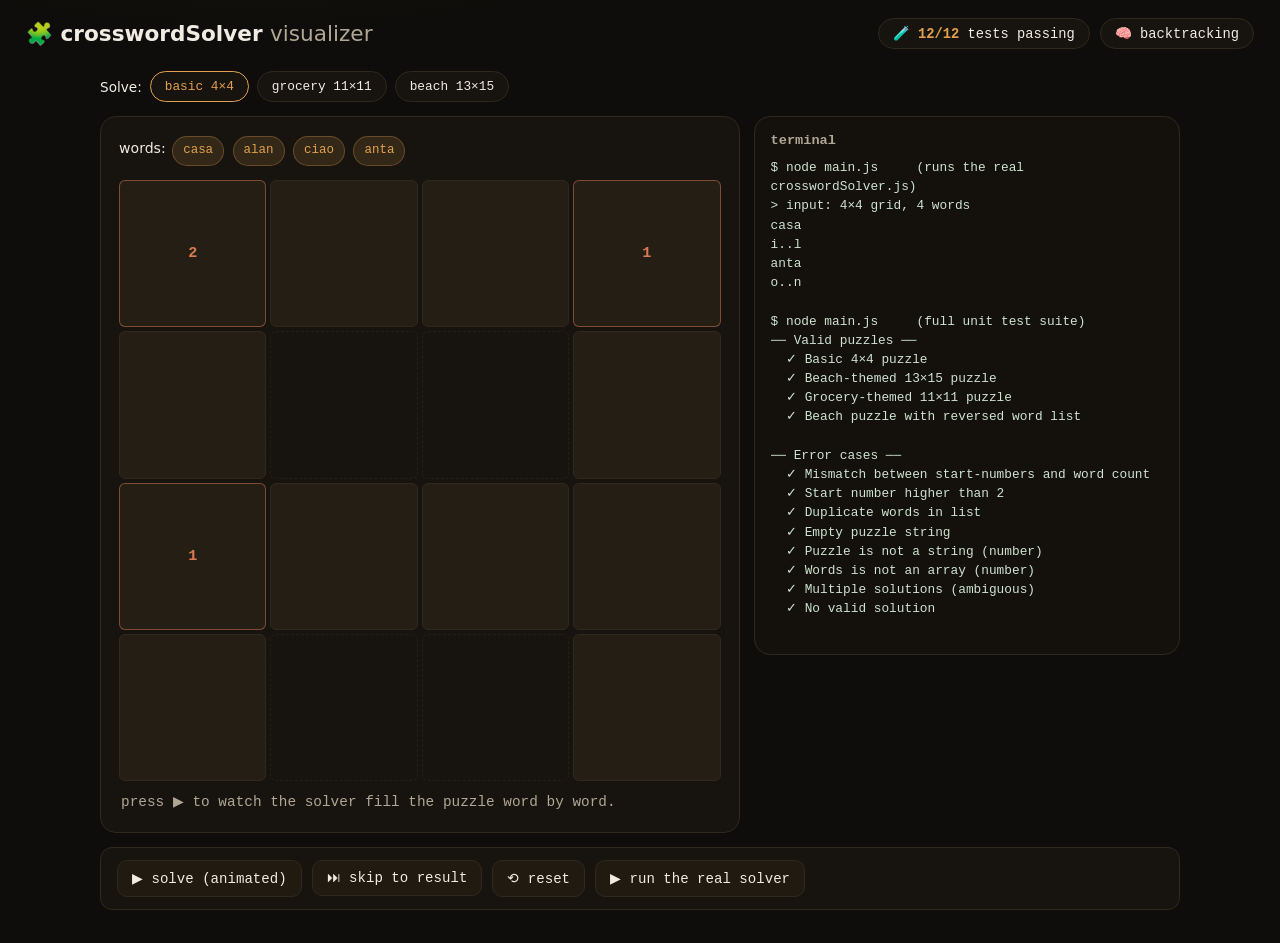
==== demos/crossword/index.html @ bf7ddc76 "Abdullah Khaled Fawzi — portfolio with live project demos" ====
<!DOCTYPE html>
<html lang="en">
<head>
    <meta charset="UTF-8">
    <meta name="viewport" content="width=device-width, initial-scale=1.0">
    <title>crosswordSolver — Backtracking Visualizer</title>
    <link rel="stylesheet" href="style.css">
</head>
<body>
    <header class="top">
        <h1>🧩 crosswordSolver <span class="dim">visualizer</span></h1>
        <div class="chips">
            <span class="chip">🧪 <b>12/12</b> tests passing</span>
            <span class="chip">🧠 backtracking</span>
        </div>
    </header>

    <main>
        <div id="preset-bar">
            <span class="dim">Solve:</span>
            <button class="preset-btn active" data-case="basic">basic 4×4</button>
            <button class="preset-btn" data-case="grocery">grocery 11×11</button>
            <button class="preset-btn" data-case="beach">beach 13×15</button>
        </div>

        <div id="stage">
            <div id="grid-wrap">
                <div id="word-list" class="dim"></div>
                <div id="grid"></div>
                <p id="status"></p>
            </div>
            <div id="side">
                <h2>terminal</h2>
                <pre id="term">click a puzzle →</pre>
            </div>
        </div>

        <div id="controls">
            <button id="btn-play">▶ solve (animated)</button>
            <button id="btn-skip">⏭ skip to result</button>
            <button id="btn-reset">⟲ reset</button>
            <button id="btn-real">▶ run the real solver</button>
        </div>
    </main>

    <script src="solver.js"></script>
    <script src="cases.js"></script>
    <script src="app.js"></script>
</body>
</html>
---- demos/crossword/style.css ----
/* crossword demo — same warm dark language as the site */
:root {
    --bg: #0e0d0b;
    --panel: #17140f;
    --line: #2f281c;
    --text: #f1ece2;
    --dim: #b0a794;
    --accent: #e3a04f;
    --accent-2: #d97b52;
    --ok: #8fbf7f;
    --bad: #e07a5f;
    --mono: "Cascadia Code", Consolas, monospace;
    --sans: "Segoe UI", system-ui, sans-serif;
}

* { box-sizing: border-box; }

body {
    margin: 0;
    min-height: 100vh;
    color: var(--text);
    font-family: var(--sans);
    background:
        radial-gradient(900px 380px at 20% -20%, rgba(227, 160, 79, 0.08), transparent 60%),
        var(--bg);
}

.top {
    display: flex;
    flex-wrap: wrap;
    align-items: center;
    justify-content: space-between;
    gap: 12px;
    padding: 18px 26px;
}

h1 { margin: 0; font-size: 1.35rem; }
h1 .dim { color: var(--dim); font-weight: 400; }

.chips { display: flex; gap: 10px; flex-wrap: wrap; }
.chip {
    background: var(--panel);
    border: 1px solid var(--line);
    border-radius: 999px;
    padding: 6px 14px;
    font-size: 0.86rem;
    font-family: var(--mono);
}
.chip b { color: var(--accent); }

main { max-width: 1120px; margin: 0 auto; padding: 0 20px 36px; }

#preset-bar { display: flex; gap: 8px; align-items: center; font-size: .85rem; margin: 4px 0 14px; flex-wrap: wrap; }
.preset-btn {
    font-family: var(--mono);
    font-size: .8rem;
    background: var(--panel);
    color: var(--text);
    border: 1px solid var(--line);
    padding: 7px 14px;
    border-radius: 999px;
    cursor: pointer;
}
.preset-btn:hover, .preset-btn.active { border-color: var(--accent); color: var(--accent); }

#stage {
    display: grid;
    grid-template-columns: minmax(0, 1.2fr) minmax(280px, 0.8fr);
    gap: 14px;
    align-items: start;
}

#grid-wrap {
    background: var(--panel);
    border: 1px solid var(--line);
    border-radius: 16px;
    padding: 18px;
}

#word-list { margin-bottom: 14px; line-height: 1.9; font-size: .88rem; }
.word {
    background: rgba(227, 160, 79, 0.14);
    color: var(--accent);
    border: 1px solid rgba(227, 160, 79, 0.3);
    border-radius: 999px;
    padding: 2px 10px;
    margin: 0 2px;
    font-family: var(--mono);
    font-size: .78rem;
    display: inline-block;
}

#grid {
    display: grid;
    gap: 4px;
    max-width: 640px;
}

.cell {
    aspect-ratio: 1;
    min-width: 26px;
    min-height: 26px;
    border-radius: 6px;
    display: flex;
    align-items: center;
    justify-content: center;
    font-family: var(--mono);
    font-weight: 700;
    font-size: .95rem;
    color: var(--text);
    transition: background .3s, color .3s, outline .2s;
    text-transform: none;
}

.cell.open { background: #241e14; border: 1px solid var(--line); }
.cell.block { background: transparent; border: 1px dashed rgba(255,255,255,0.05); }
.cell.start {
    color: var(--accent-2);
    border-color: rgba(217, 123, 82, .5);
}
.cell.start.filled { color: var(--text); font-size: .85rem; }
.cell.filled.start::after {
    content: "";
    position: absolute;
}
.cell.slot { outline: 2px solid var(--accent); outline-offset: -2px; }
.cell.filled {
    background: linear-gradient(160deg, rgba(227,160,79,.25), rgba(217,123,82,.18));
    border-color: rgba(227,160,79,.45);
}

#status { margin: 12px 2px 0; font-size: .9rem; color: var(--dim); font-family: var(--mono); min-height: 1.4em; }

#side {
    background: #14110d;
    border: 1px solid var(--line);
    border-radius: 16px;
    padding: 16px;
}
#side h2 { font-family: var(--mono); font-size: .85rem; color: var(--dim); margin: 0 0 10px; }
#term {
    margin: 0;
    font-family: var(--mono);
    font-size: .8rem;
    line-height: 1.5;
    color: #cfe3cf;
    white-space: pre-wrap;
    word-break: break-word;
    max-height: 480px;
    overflow-y: auto;
}

#controls {
    display: flex;
    align-items: center;
    gap: 10px;
    flex-wrap: wrap;
    background: var(--panel);
    border: 1px solid var(--line);
    border-radius: 12px;
    padding: 12px 16px;
    margin-top: 14px;
}
#controls button {
    font-family: var(--mono);
    font-size: .88rem;
    padding: 9px 14px;
    border-radius: 10px;
    border: 1px solid var(--line);
    background: #201a11;
    color: var(--text);
    cursor: pointer;
}
#controls button:hover { border-color: var(--accent); }
#controls button:active { transform: scale(.95); }

@media (max-width: 900px) {
    #stage { grid-template-columns: 1fr; }
    #side { order: 3; }
}
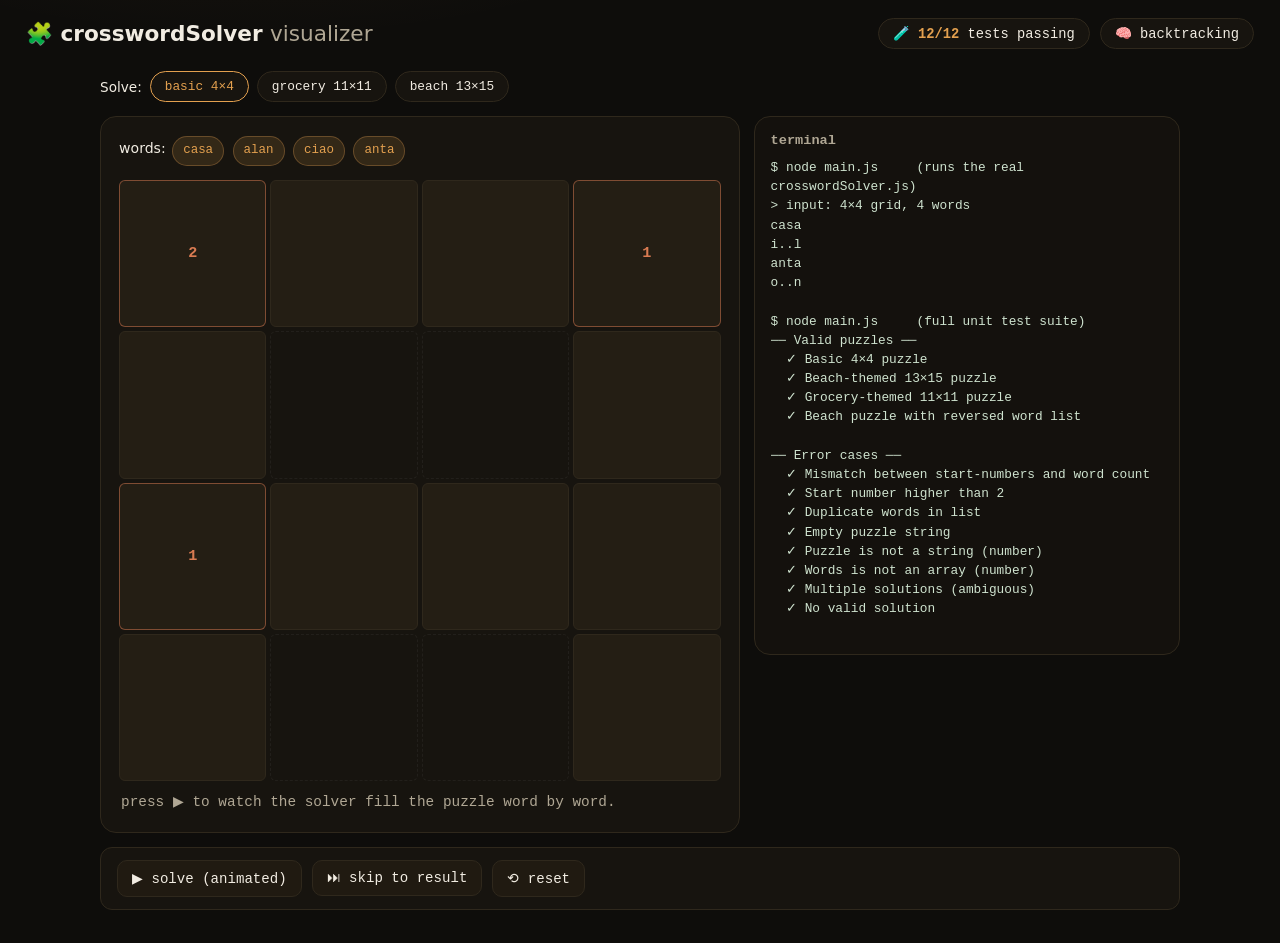
==== commit 0e80e9cc: "fix: push-swap speed slider order, remove crossword real-solver button, add third-party npm modules " ====
--- a/demos/crossword/index.html
+++ b/demos/crossword/index.html
@@ -39,7 +39,6 @@
             <button id="btn-play">▶ solve (animated)</button>
             <button id="btn-skip">⏭ skip to result</button>
             <button id="btn-reset">⟲ reset</button>
-            <button id="btn-real">▶ run the real solver</button>
         </div>
     </main>
 
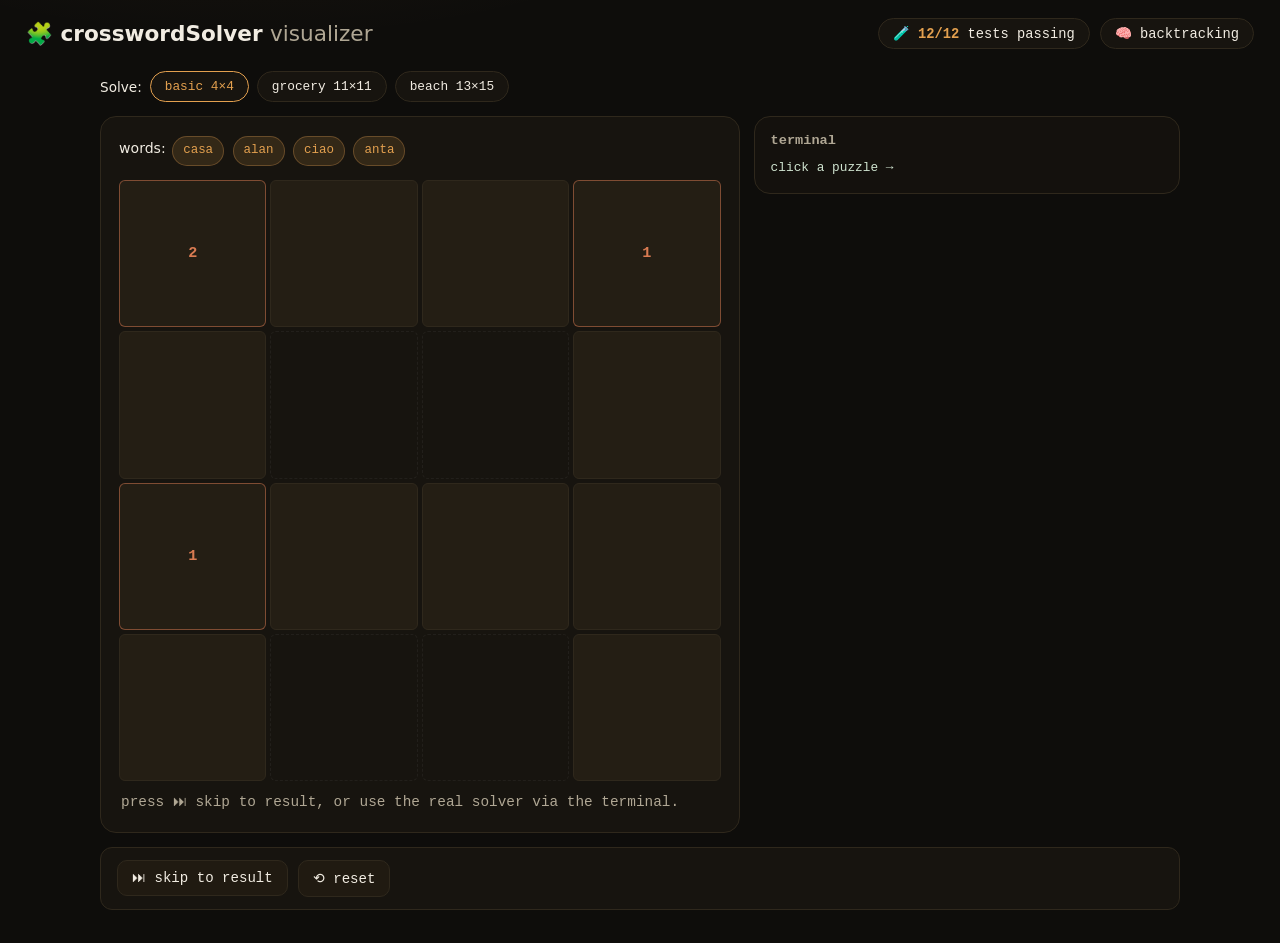
==== commit b9f690b6: "crossword: remove non-working animated solve button; keep skip-to-result + real solver" ====
--- a/demos/crossword/index.html
+++ b/demos/crossword/index.html
@@ -36,7 +36,6 @@
         </div>
 
         <div id="controls">
-            <button id="btn-play">▶ solve (animated)</button>
             <button id="btn-skip">⏭ skip to result</button>
             <button id="btn-reset">⟲ reset</button>
         </div>
